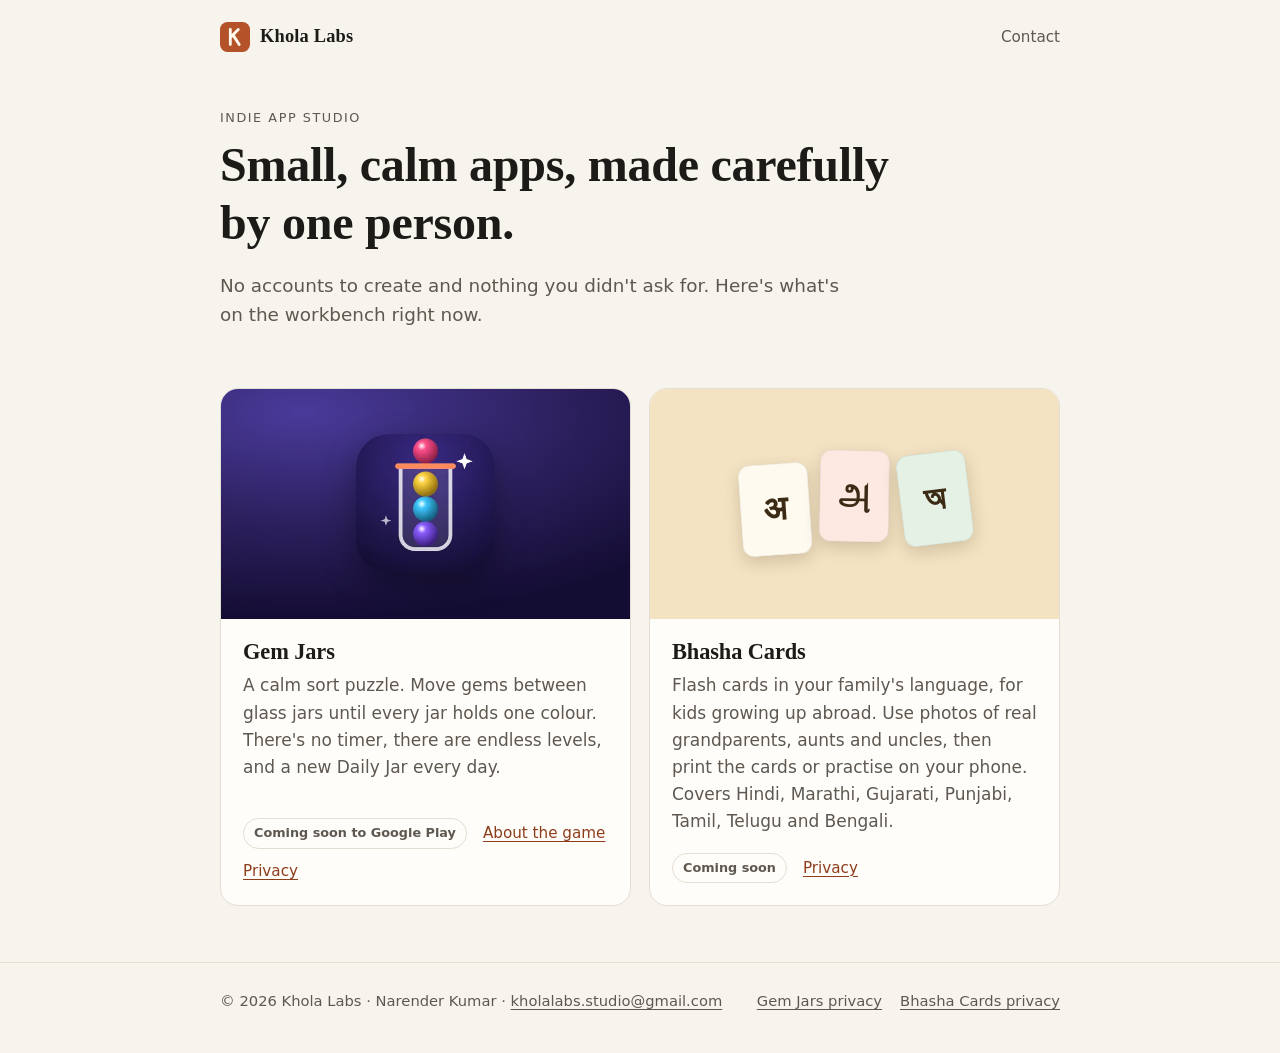
==== index.html @ c1e47d4e "Khola Labs studio site: home, Gem Jars page, privacy policies Co-Authored-By: Claude Opus 5.5 (1M co" ====
<!doctype html>
<html lang="en">
<head>
<meta charset="utf-8">
<meta name="viewport" content="width=device-width, initial-scale=1">
<title>Khola Labs</title>
<meta name="description" content="Khola Labs is a one-person studio making small, calm apps: Gem Jars and Bhasha Cards.">
<link rel="icon" href="favicon.svg" type="image/svg+xml">
<link rel="stylesheet" href="style.css">
<meta property="og:title" content="Khola Labs">
<meta property="og:description" content="Small, calm apps made with care.">
</head>
<body>
<a class="skip" href="#main">Skip to content</a>
<header class="top">
  <div class="wrap">
    <a class="brand" href="./" aria-label="Khola Labs home"><svg viewBox="0 0 64 64" aria-hidden="true"><rect width="64" height="64" rx="16" fill="#b4532a"/><path d="M22 16v32M22 33l17-17M28 28l13 20" stroke="#fffaf0" stroke-width="6" stroke-linecap="round" stroke-linejoin="round" fill="none"/></svg>Khola Labs</a>
    <nav><a href="mailto:kholalabs.studio@gmail.com">Contact</a></nav>
  </div>
</header>

<main id="main">
  <section class="hero wrap">
    <p class="eyebrow">Indie app studio</p>
    <h1>Small, calm apps, made carefully by one person.</h1>
    <p class="lede">No accounts to create and nothing you didn't ask for. Here's what's on the workbench right now.</p>
  </section>

  <section class="apps wrap" aria-label="Apps">
    <article class="card">
      <a class="art art-gem" href="gem-jars/" tabindex="-1" aria-hidden="true"><img src="gem-jars/img/icon-256.webp" alt="" width="150" height="150"></a>
      <div class="body">
        <h2><a href="gem-jars/" style="color:inherit;text-decoration:none">Gem Jars</a></h2>
        <p>A calm sort puzzle. Move gems between glass jars until every jar holds one colour. There's no timer, there are endless levels, and a new Daily Jar every day.</p>
        <div class="meta">
          <span class="badge">Coming soon to Google Play</span>
          <a href="gem-jars/">About the game</a>
          <a href="gem-jars/privacy.html">Privacy</a>
        </div>
      </div>
    </article>

    <article class="card">
      <div class="art art-bhasha" aria-hidden="true">
        <div class="tiles"><span class="tile" lang="hi">अ</span><span class="tile" lang="ta">அ</span><span class="tile" lang="bn">অ</span></div>
      </div>
      <div class="body">
        <h2>Bhasha Cards</h2>
        <p>Flash cards in your family's language, for kids growing up abroad. Use photos of real grandparents, aunts and uncles, then print the cards or practise on your phone. Covers Hindi, Marathi, Gujarati, Punjabi, Tamil, Telugu and Bengali.</p>
        <div class="meta">
          <span class="badge">Coming soon</span>
          <a href="bhasha-cards/privacy.html">Privacy</a>
        </div>
      </div>
    </article>
  </section>
</main>

<footer>
  <div class="wrap">
    <span>© 2026 Khola Labs · Narender Kumar · <a href="mailto:kholalabs.studio@gmail.com">kholalabs.studio@gmail.com</a></span>
    <ul>
      <li><a href="gem-jars/privacy.html">Gem Jars privacy</a></li>
      <li><a href="bhasha-cards/privacy.html">Bhasha Cards privacy</a></li>
    </ul>
  </div>
</footer>
</body>
</html>
---- style.css ----
:root {
  --bg: #f7f4ee;
  --surface: #fffdf9;
  --ink: #1d1b18;
  --muted: #5e5850;
  --line: #e4ddd1;
  --accent: #b4532a;
  --accent-ink: #8e3d1b;
  --gem: #2b1f5c;
  --bhasha: #f3e3c3;
  --radius: 18px;
  --serif: "Iowan Old Style", "Palatino Linotype", Palatino, "Book Antiqua", Georgia, serif;
  --sans: system-ui, -apple-system, "Segoe UI", Roboto, "Noto Sans", "Helvetica Neue", Arial, sans-serif;
  color-scheme: light dark;
}
@media (prefers-color-scheme: dark) {
  :root {
    --bg: #15130f;
    --surface: #1e1b17;
    --ink: #eee8de;
    --muted: #a99f92;
    --line: #322d26;
    --accent: #e48a5d;
    --accent-ink: #f0a47e;
    --gem: #2b1f5c;
    --bhasha: #3a2f1c;
  }
}

*, *::before, *::after { box-sizing: border-box; }
html { -webkit-text-size-adjust: 100%; }
body {
  margin: 0;
  background: var(--bg);
  color: var(--ink);
  font: 17px/1.6 var(--sans);
  -webkit-font-smoothing: antialiased;
}
img { max-width: 100%; height: auto; display: block; }
a { color: var(--accent-ink); text-underline-offset: 3px; text-decoration-thickness: 1px; }
a:hover { text-decoration-thickness: 2px; }
:focus-visible { outline: 3px solid var(--accent); outline-offset: 3px; border-radius: 6px; }

.skip { position: absolute; left: -9999px; }
.skip:focus { left: 16px; top: 12px; background: var(--surface); padding: 8px 12px; z-index: 10; }

.wrap { max-width: 880px; margin: 0 auto; padding: 0 20px; }
.narrow { max-width: 680px; }

/* header */
.top { padding: 22px 0 8px; }
.top .wrap { display: flex; align-items: center; justify-content: space-between; gap: 12px; }
.brand { display: inline-flex; align-items: center; gap: 10px; color: var(--ink); text-decoration: none; font-family: var(--serif); font-size: 1.15rem; font-weight: 600; letter-spacing: .01em; }
.brand svg { width: 30px; height: 30px; flex: none; }
.top nav a { color: var(--muted); text-decoration: none; font-size: .95rem; }
.top nav a:hover { color: var(--ink); }

/* type */
h1, h2, h3 { font-family: var(--serif); font-weight: 600; line-height: 1.2; letter-spacing: -.005em; margin: 0 0 .4em; }
h1 { font-size: clamp(2rem, 6vw, 3rem); }
h2 { font-size: 1.45rem; margin-top: 1.8em; }
h3 { font-size: 1.15rem; margin-top: 1.4em; }
p { margin: 0 0 1em; }
.lede { font-size: 1.15rem; color: var(--muted); max-width: 34em; }
.eyebrow { font-size: .8rem; text-transform: uppercase; letter-spacing: .12em; color: var(--muted); margin-bottom: .6em; }

/* hero */
.hero { padding-block: 48px 28px; }
.hero h1 { max-width: 14em; }

/* app cards */
.apps { display: grid; gap: 18px; padding-block: 12px 56px; }
@media (min-width: 720px) { .apps { grid-template-columns: 1fr 1fr; } }
.card {
  background: var(--surface);
  border: 1px solid var(--line);
  border-radius: var(--radius);
  overflow: hidden;
  display: flex; flex-direction: column;
}
.card .art { aspect-ratio: 16 / 9; display: grid; place-items: center; position: relative; overflow: hidden; }
.card .body { padding: 20px 22px 22px; display: flex; flex-direction: column; flex: 1; }
.card h2 { margin: 0 0 .3em; font-size: 1.4rem; }
.card p { color: var(--muted); }
.card .meta { margin-top: auto; display: flex; flex-wrap: wrap; gap: 10px 16px; align-items: center; font-size: .95rem; }
.badge { display: inline-block; font-size: .8rem; font-weight: 600; padding: 4px 10px; border-radius: 99px; border: 1px solid var(--line); color: var(--muted); white-space: nowrap; }

.art-gem { background: radial-gradient(120% 90% at 20% 10%, #4a3a9a 0%, var(--gem) 55%, #140d33 100%); }
.art-gem img { width: 34%; max-width: 150px; border-radius: 24%; box-shadow: 0 12px 32px rgba(0,0,0,.35); }
.art-bhasha { background: var(--bhasha); }
.tiles { display: flex; gap: 10px; transform: rotate(-4deg); }
.tile {
  width: 70px; height: 92px; border-radius: 12px; background: #fffaf0; color: #3b2a14;
  display: grid; place-items: center; font-size: 2.1rem; font-weight: 700;
  box-shadow: 0 6px 16px rgba(60,40,10,.18); border: 1px solid rgba(60,40,10,.08);
}
.tile:nth-child(2) { transform: translateY(-8px) rotate(5deg); background: #fde9e1; }
.tile:nth-child(3) { transform: rotate(-3deg); background: #e6f1e6; }

/* product page */
.product-head { display: flex; gap: 20px; align-items: center; padding: 40px 0 8px; }
.product-head img { width: 88px; height: 88px; border-radius: 22px; flex: none; box-shadow: 0 8px 22px rgba(0,0,0,.18); }
.product-head h1 { margin: 0; font-size: clamp(2rem, 7vw, 2.6rem); }
.product-head p { margin: 2px 0 0; color: var(--muted); }
.shots { display: grid; grid-auto-flow: column; grid-auto-columns: minmax(200px, 1fr); gap: 14px; overflow-x: auto; padding: 8px 0 18px; scroll-snap-type: x mandatory; margin: 0 -20px; padding-left: 20px; padding-right: 20px; }
.shots img { border-radius: 16px; border: 1px solid var(--line); scroll-snap-align: start; width: 100%; aspect-ratio: 9 / 16; object-fit: cover; }
@media (min-width: 720px) { .shots { margin: 0; padding-left: 0; padding-right: 0; overflow: visible; grid-auto-flow: row; grid-template-columns: repeat(3, 1fr); } }
ul.plain { padding-left: 1.2em; }
ul.plain li { margin-bottom: .45em; }

/* policy */
.policy { padding-block: 36px 56px; }
.policy .updated { color: var(--muted); font-size: .95rem; }
.policy h2 { font-size: 1.3rem; }
.policy li { margin-bottom: .5em; }
.summary { background: var(--surface); border: 1px solid var(--line); border-radius: var(--radius); padding: 18px 22px; margin: 1.4em 0; }
.summary p:last-child, .summary ul:last-child { margin-bottom: 0; }
table { width: 100%; border-collapse: collapse; font-size: .95rem; margin: .6em 0 1.2em; }
th, td { text-align: left; vertical-align: top; padding: 10px 10px 10px 0; border-bottom: 1px solid var(--line); }
th { font-weight: 600; }
.table-wrap { overflow-x: auto; }

/* footer */
footer { border-top: 1px solid var(--line); padding: 26px 0 40px; color: var(--muted); font-size: .92rem; }
footer .wrap { display: flex; flex-wrap: wrap; gap: 8px 24px; justify-content: space-between; }
footer ul { list-style: none; padding: 0; margin: 0; display: flex; flex-wrap: wrap; gap: 6px 18px; }
footer a { color: var(--muted); }
footer a:hover { color: var(--ink); }
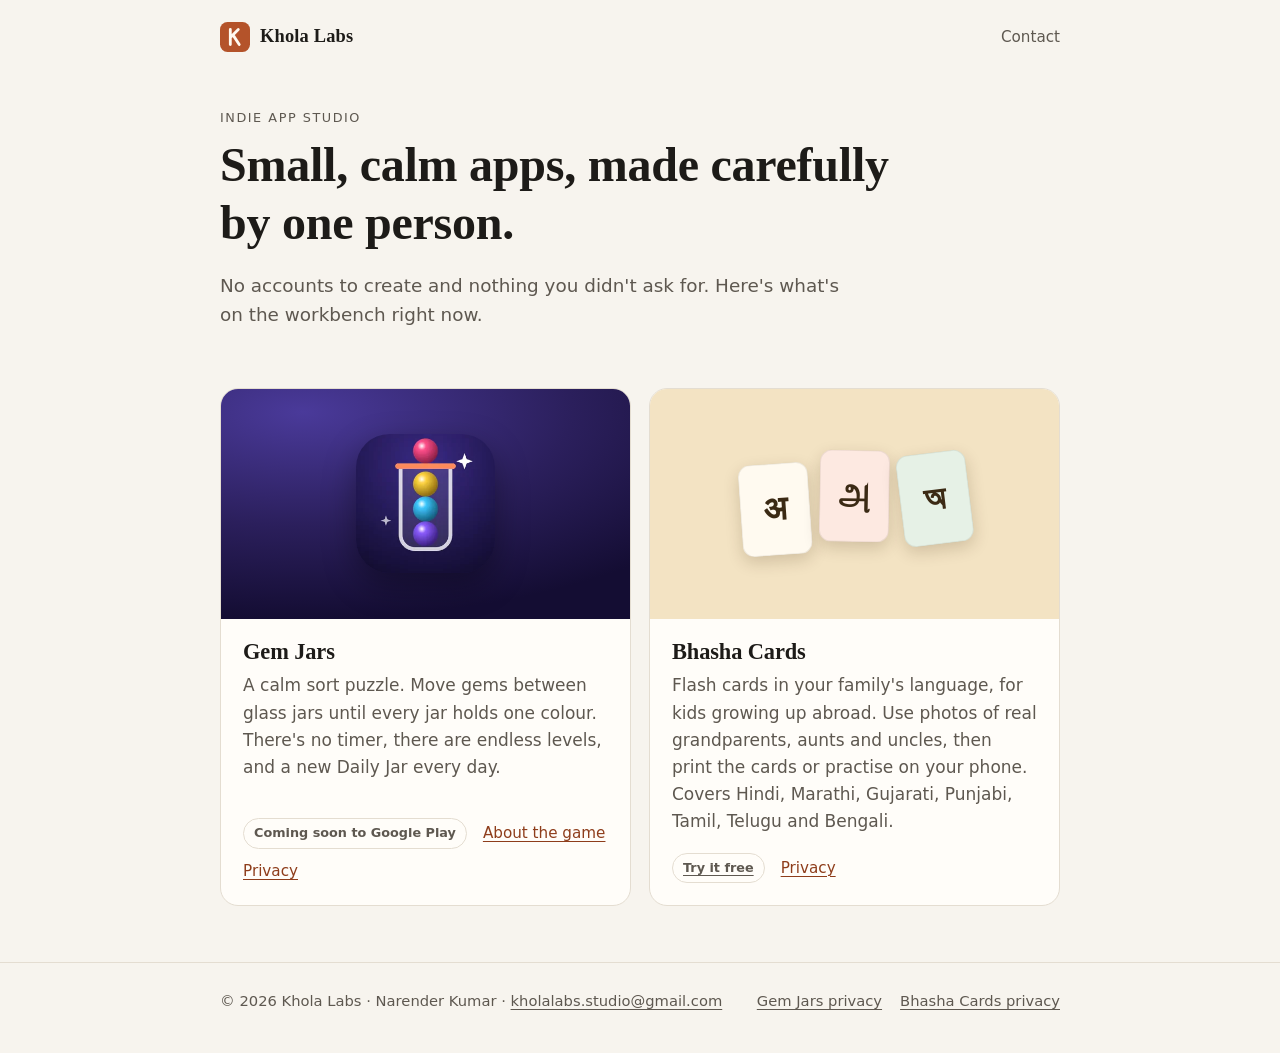
==== commit bc4eb400: "Publish Bhasha Cards web app at /bhasha-cards/ Landing + offline PWA; Pro unlock stays off (demo key" ====
--- a/index.html
+++ b/index.html
@@ -48,7 +48,7 @@
         <h2>Bhasha Cards</h2>
         <p>Flash cards in your family's language, for kids growing up abroad. Use photos of real grandparents, aunts and uncles, then print the cards or practise on your phone. Covers Hindi, Marathi, Gujarati, Punjabi, Tamil, Telugu and Bengali.</p>
         <div class="meta">
-          <span class="badge">Coming soon</span>
+          <a class="badge" href="bhasha-cards/">Try it free</a>
           <a href="bhasha-cards/privacy.html">Privacy</a>
         </div>
       </div>
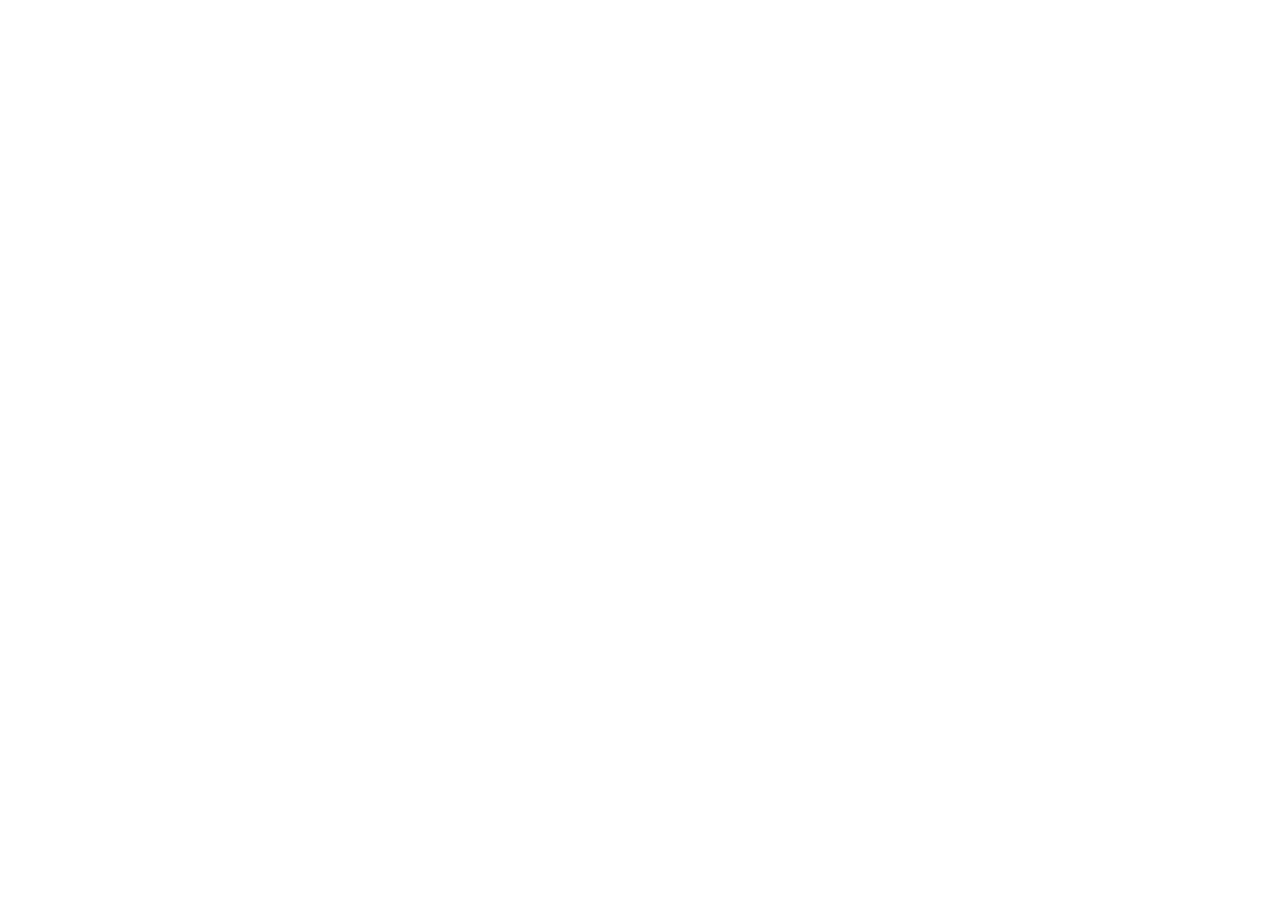
==== commit f8075f9d: "Site moved to https://khola-labs.github.io/kholalabs/ — redirect old pages, keep privacy policies, r" ====
--- a/index.html
+++ b/index.html
@@ -1,69 +1,5 @@
-<!doctype html>
-<html lang="en">
-<head>
-<meta charset="utf-8">
-<meta name="viewport" content="width=device-width, initial-scale=1">
-<title>Khola Labs</title>
-<meta name="description" content="Khola Labs is a one-person studio making small, calm apps: Gem Jars and Bhasha Cards.">
-<link rel="icon" href="favicon.svg" type="image/svg+xml">
-<link rel="stylesheet" href="style.css">
-<meta property="og:title" content="Khola Labs">
-<meta property="og:description" content="Small, calm apps made with care.">
-</head>
-<body>
-<a class="skip" href="#main">Skip to content</a>
-<header class="top">
-  <div class="wrap">
-    <a class="brand" href="./" aria-label="Khola Labs home"><svg viewBox="0 0 64 64" aria-hidden="true"><rect width="64" height="64" rx="16" fill="#b4532a"/><path d="M22 16v32M22 33l17-17M28 28l13 20" stroke="#fffaf0" stroke-width="6" stroke-linecap="round" stroke-linejoin="round" fill="none"/></svg>Khola Labs</a>
-    <nav><a href="mailto:kholalabs.studio@gmail.com">Contact</a></nav>
-  </div>
-</header>
-
-<main id="main">
-  <section class="hero wrap">
-    <p class="eyebrow">Indie app studio</p>
-    <h1>Small, calm apps, made carefully by one person.</h1>
-    <p class="lede">No accounts to create and nothing you didn't ask for. Here's what's on the workbench right now.</p>
-  </section>
-
-  <section class="apps wrap" aria-label="Apps">
-    <article class="card">
-      <a class="art art-gem" href="gem-jars/" tabindex="-1" aria-hidden="true"><img src="gem-jars/img/icon-256.webp" alt="" width="150" height="150"></a>
-      <div class="body">
-        <h2><a href="gem-jars/" style="color:inherit;text-decoration:none">Gem Jars</a></h2>
-        <p>A calm sort puzzle. Move gems between glass jars until every jar holds one colour. There's no timer, there are endless levels, and a new Daily Jar every day.</p>
-        <div class="meta">
-          <span class="badge">Coming soon to Google Play</span>
-          <a href="gem-jars/">About the game</a>
-          <a href="gem-jars/privacy.html">Privacy</a>
-        </div>
-      </div>
-    </article>
-
-    <article class="card">
-      <div class="art art-bhasha" aria-hidden="true">
-        <div class="tiles"><span class="tile" lang="hi">अ</span><span class="tile" lang="ta">அ</span><span class="tile" lang="bn">অ</span></div>
-      </div>
-      <div class="body">
-        <h2>Bhasha Cards</h2>
-        <p>Flash cards in your family's language, for kids growing up abroad. Use photos of real grandparents, aunts and uncles, then print the cards or practise on your phone. Covers Hindi, Marathi, Gujarati, Punjabi, Tamil, Telugu and Bengali.</p>
-        <div class="meta">
-          <a class="badge" href="bhasha-cards/">Try it free</a>
-          <a href="bhasha-cards/privacy.html">Privacy</a>
-        </div>
-      </div>
-    </article>
-  </section>
-</main>
-
-<footer>
-  <div class="wrap">
-    <span>© 2026 Khola Labs · Narender Kumar · <a href="mailto:kholalabs.studio@gmail.com">kholalabs.studio@gmail.com</a></span>
-    <ul>
-      <li><a href="gem-jars/privacy.html">Gem Jars privacy</a></li>
-      <li><a href="bhasha-cards/privacy.html">Bhasha Cards privacy</a></li>
-    </ul>
-  </div>
-</footer>
-</body>
-</html>
+<!doctype html><html lang="en"><head><meta charset="utf-8"><meta name="viewport" content="width=device-width,initial-scale=1">
+<title>Khola Labs has moved</title><link rel="canonical" href="https://khola-labs.github.io/kholalabs/"><meta http-equiv="refresh" content="0; url=https://khola-labs.github.io/kholalabs/">
+<script>location.replace("https://khola-labs.github.io/kholalabs/"+location.search+location.hash)</script>
+<style>body{font-family:system-ui,sans-serif;background:#fff;color:#111;max-width:36rem;margin:15vh auto;padding:0 16px}a{color:#0a58ca}@media (prefers-color-scheme:dark){body{background:#111;color:#eee}a{color:#7ab7ff}}</style></head>
+<body><p>This page has moved to <a href="https://khola-labs.github.io/kholalabs/">https://khola-labs.github.io/kholalabs/</a>.</p></body></html>
